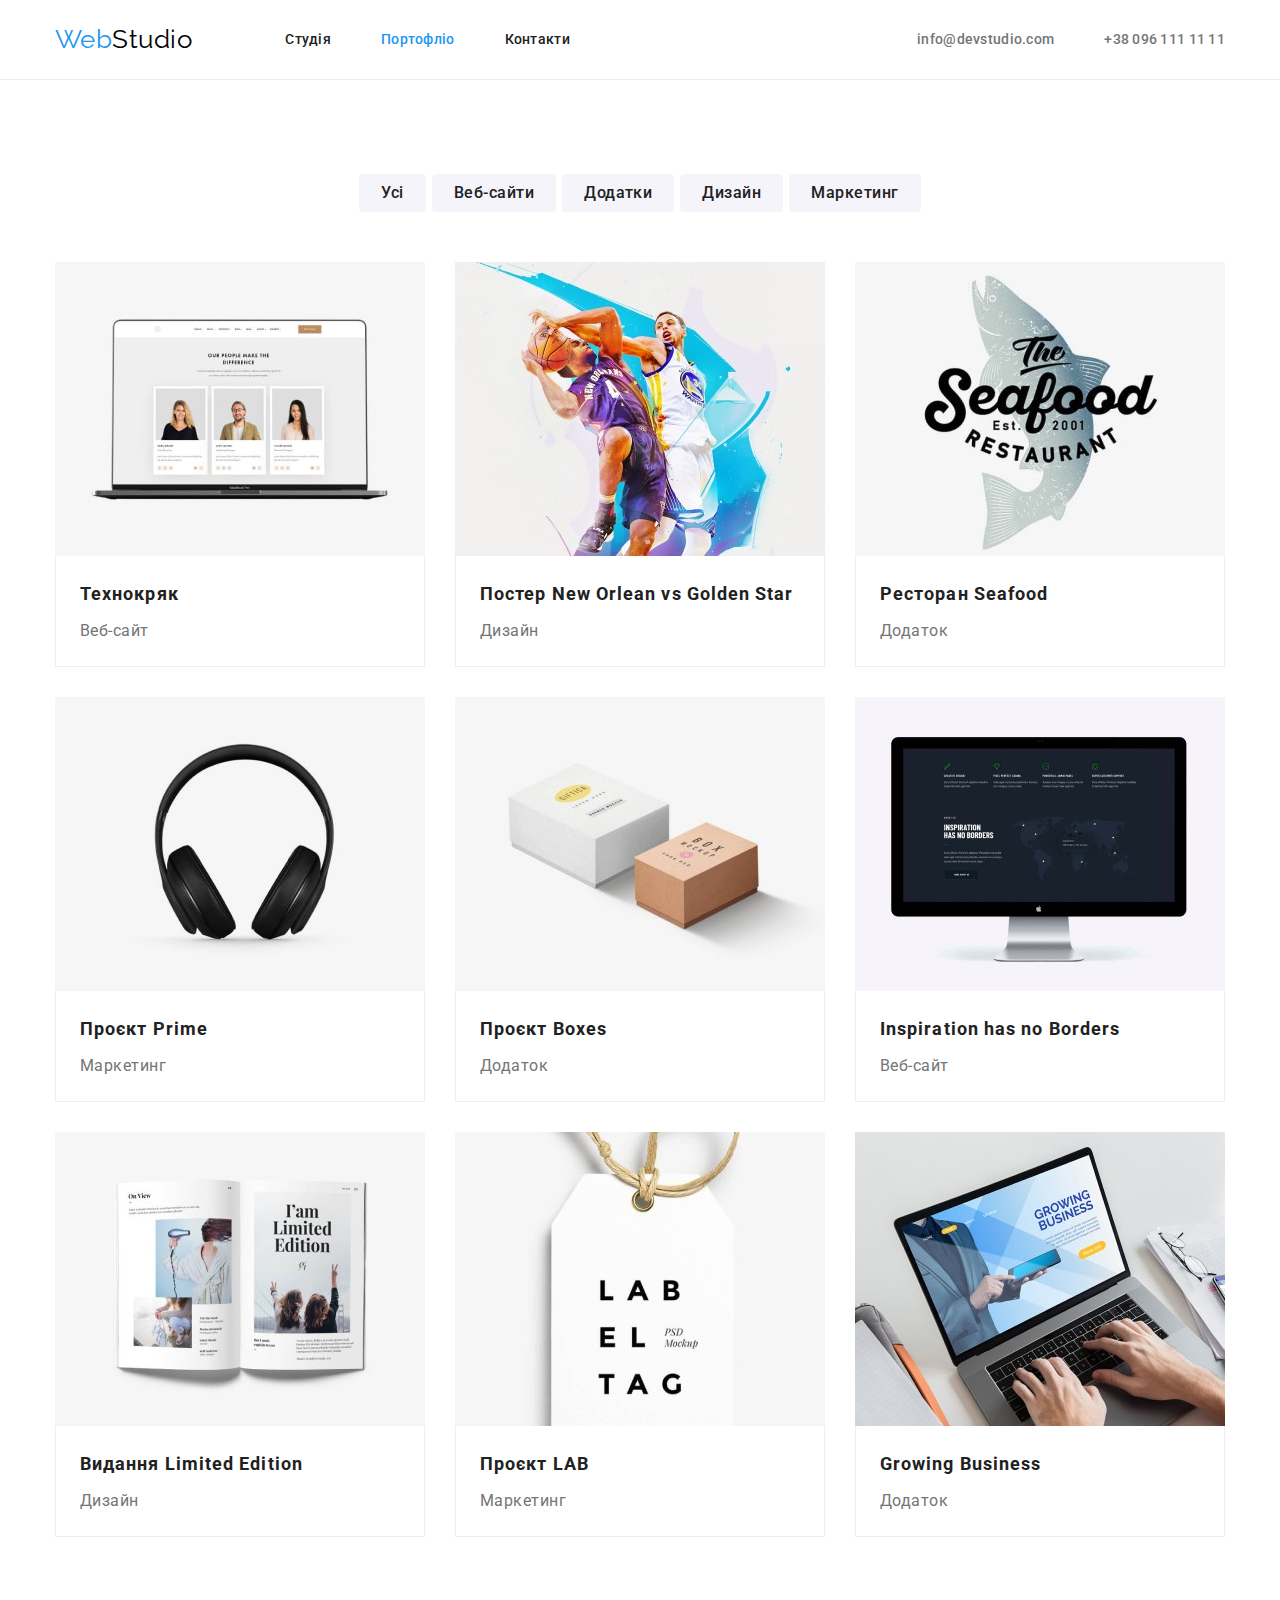
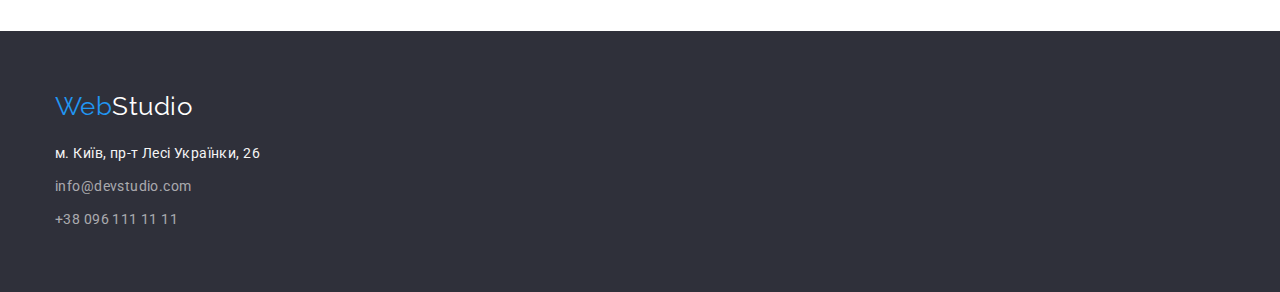
==== portfolio.html @ 11627cdc "Клоновано репозиторій" ====
<!DOCTYPE html>
<html lang="uk">
  <head>
    <meta charset="UTF-8" />
    <meta http-equiv="X-UA-Compatible" content="IE=edge" />
    <meta name="viewport" content="width=device-width, initial-scale=1.0" />
    <title>Portfolio</title>
    <link
      href="https://fonts.googleapis.com/css2?family=Raleway:wght@700&family=Roboto:wght@400;500;700;900&display=swap"
      rel="stylesheet"
    />
    <link
      rel="stylesheet"
      href="https://cdnjs.cloudflare.com/ajax/libs/modern-normalize/1.1.0/modern-normalize.min.css"
    />
    <link rel="stylesheet" href="./css/styles.css" />
  </head>
  <body>
    <!--Шапка сайту-->
    <header class="page-header">
      <div class="navbar container">
        <!-- Лого -->
        <a class="logo" href="./index.html"><span>Web</span>Studio</a>

        <!-- Навігація по сайту -->
        <nav class="site-nav">
          <ul class="nav-list">
            <li class="item">
              <a href="./index.html" class="link">Студія</a>
            </li>
            <li class="item">
              <a href="./portfolio.html" class="link current">Портофліо</a>
            </li>
            <li class="item"><a href="" class="link">Контакти</a></li>
          </ul>
        </nav>

        <!-- Контакти -->
        <ul class="info-list">
          <li class="info-item">
            <a class="info-contact" href="mailto:info@devstudio.com">info@devstudio.com</a>
          </li>
          <li class="item">
            <a class="info-contact" href="tel:+380961111111"> +38 096 111 11 11 </a>
          </li>
        </ul>
      </div>
    </header>

    <!-----Головна інформація----->
    <main class="main-portfolio">
      <!-- Фільтр кнопок -->
      <section class="section">
        <h1 class="visually-hidden">Фільтрація Портфоліо за темою</h1>

        <div class="container">
          <ul class="btn-list">
            <li class="btn-item">
              <button class="btn" type="button">Усі</button>
            </li>
            <li class="btn-item">
              <button class="btn" type="button">Веб-сайти</button>
            </li>
            <li class="btn-item">
              <button class="btn" type="button">Додатки</button>
            </li>
            <li class="btn-item">
              <button class="btn" type="button">Дизайн</button>
            </li>
            <li class="btn-item">
              <button class="btn" type="button">Маркетинг</button>
            </li>
          </ul>
        </div>

        <!-- Портфоліо -->
        <div class="container">
          <h2 class="visually-hidden">Портфоліо</h2>

          <!-- Список карток -->
          <ul class="portfolio-card">
            <li class="card card-web">
              <a class="portfolio-link" href="#" target="_blank" rel="noreferrer , nofollow , noopener">
                <img
                  class="photo"
                  src="./images/portfolio1.jpg"
                  alt="Ноутбук з веб-сайтом компанії"
                  width="370"
                />
                <div class="portfolio-box">
                  <h3 class="portfolio-title">Технокряк</h3>
                  <p class="portfolio-text">Веб-сайт</p>
                </div>
              </a>
            </li>
            <li class="card card-design">
              <a class="portfolio-link" href="#" target="_blank" rel="noreferrer , nofollow , noopener">
                <img
                  class="photo"
                  src="./images/portfolio2.jpg"
                  alt="Постер з баскетболістами"
                  width="370"
                />
                <div class="portfolio-box">
                  <h3 class="portfolio-title">Постер New Orlean vs Golden Star</h3>
                  <p class="portfolio-text">Дизайн</p>
                </div>
              </a>
            </li>
            <li class="card card-addition">
              <a class="portfolio-link" href="#" target="_blank" rel="noreferrer , nofollow , noopener">
                <img
                  class="photo"
                  src="./images/portfolio3.jpg"
                  alt="Лого ресторану"
                  width="370"
                />
                <div class="portfolio-box">
                  <h3 class="portfolio-title">Ресторан Seafood</h3>
                  <p class="portfolio-text">Додаток</p>
                </div>
              </a>  
            </li>
            <li class="card card-marketing">
              <a class="portfolio-link" href="#" target="_blank" rel="noreferrer , nofollow , noopener">
                <img
                  class="photo"
                  src="./images/portfolio4.jpg"
                  alt="Навушники"
                  width="370"
                />
                <div class="portfolio-box">
                  <h3 class="portfolio-title">Проєкт Prime</h3>
                  <p class="portfolio-text">Маркетинг</p>
                </div>
              </a>  
            </li>
            <li class="card card-addition">
              <a class="portfolio-link" href="#" target="_blank" rel="noreferrer , nofollow , noopener">
                <img
                  class="photo"
                  src="./images/portfolio5.jpg"
                  alt="Дві коробки"
                  width="370"
                />
                <div class="portfolio-box">
                  <h3 class="portfolio-title">Проєкт Boxes</h3>
                  <p class="portfolio-text">Додаток</p>
                </div>  
              </a>  
            </li>
            <li class="card card-web">
              <a class="portfolio-link" href="#" target="_blank" rel="noreferrer , nofollow , noopener">
                <img
                  class="photo"
                  src="./images/portfolio6.jpg"
                  alt="Монітор"
                  width="370"
                />
                <div class="portfolio-box">
                  <h3 class="portfolio-title">Inspiration has no Borders</h3>
                  <p class="portfolio-text">Веб-сайт</p>
                </div>
              </a>  
            </li>
            <li class="card card-design">
              <a class="portfolio-link" href="#" target="_blank" rel="noreferrer , nofollow , noopener">
                <img
                  class="photo"
                  src="./images/portfolio7.jpg"
                  alt="Книга"
                  width="370"
                />
                <div class="portfolio-box">
                  <h3 class="portfolio-title">Видання Limited Edition</h3>
                  <p class="portfolio-text">Дизайн</p>
                </div>
              </a>  
            </li>
            <li class="card card-marketing">
              <a class="portfolio-link" href="#" target="_blank" rel="noreferrer , nofollow , noopener">
                <img
                  class="photo"
                  src="./images/portfolio8.jpg"
                  alt="Етикетка-тег"
                  width="370"
                />
                <div class="portfolio-box">
                  <h3 class="portfolio-title">Проєкт LAB</h3>
                  <p class="portfolio-text">Маркетинг</p>
                </div>
              </a>  
            </li>
            <li class="card card-addition">
              <a class="portfolio-link" href="#" target="_blank" rel="noreferrer , nofollow , noopener">
                <img
                  class="photo"
                  src="./images/portfolio9.jpg"
                  alt="Ноутбук з зображенням веб-сайту компанії"
                  width="370"
                />
                <div class="portfolio-box">
                  <h3 class="portfolio-title">Growing Business</h3>
                  <p class="portfolio-text">Додаток</p>
                </div>
              </a>  
            </li>
          </ul>
        </div>
      </section>
    </main>

    <!--Підвал сайту-->
    <footer class="page-footer">
      <div class="footer-container container">
        <div class="footer-information">
          <!-- Лого -->
          <a class="footer-logo" href="./index.html"><span>Web</span>Studio</a>

          <!-- Адреса -->
          <address class="information">
            <ul class="information-list">
              <li class="contact-list">
                <a
                  class="footer-address"
                  href="https://www.google.com.ua/maps/place/%D0%B1%D1%83%D0%BB.+%D0%9B%D0%B5%D1%81%D0%B8+%D0%A3%D0%BA%D1%80%D0%B0%D0%B8%D0%BD%D0%BA%D0%B8,+26,+%D0%9A%D0%B8%D0%B5%D0%B2,+02000/@50.4265653,30.5373471,18z/data=!4m5!3m4!1s0x40d4cf0e033ecbe9:0x57a4dffefec77da0!8m2!3d50.4265807!4d30.5383858?hl=ru"
                  target="_blank"
                  rel="noreferrer , nofollow , noopener">
                  м. Київ, пр-т Лесі Українки, 26
                </a>
              </li>
              <li class="contact-list">
                <a 
                  class="footer-contact" 
                  href="mailto:info@devstudio.com">
                  info@devstudio.com
                </a>
              </li class=contact-list>
              <li>
                <a 
                  class="footer-contact" 
                  href="tel:+380961111111">
                  +38 096 111 11 11
                </a>
              </li> 
            </ul>
          </address>
        </div>
      </div>
    </footer>
  </body>
</html>
---- css/styles.css ----
:root {
  --primary-text-color: #212121;
  --secondary-text-color: #757575;
  --interactive-text-color: #2196F3;
  --additional-text-color: #FFFFFF;
  --footer-text-contact: rgba(255, 255, 255, 0.6);
  --logo-text-color: #000000;
  --primary-bg-color: #F5F5F5;
  --team-bg-color: #F5F4FA;
  --footer-bg-color: #2F303A;
  --additional-btn-color: #188CE8;
  --card-border-color: #EEEEEE;
  --header-line-color: #ECECEC;
}

/* Глобальні налаштування */
body {
  font-family: 'Roboto', sans-serif;
  letter-spacing: 0.03em;
  
  background-color: var(--additional-text-color);
  
  color: var(--secondary-text-color);
}

/* Секції */
.section {
  padding-top: 94px;
  padding-bottom: 94px;

  background-color: var(--additional-text-color);
}

/* Глобальне налаштування контейнеру */
.container {
  width: 1200px;
  margin-left: auto;
  margin-right: auto;
  padding-left: 15px;
  padding-right: 15px;
}

/* Паттерн visually-hidden */
.visually-hidden {
  position: absolute;
  width: 1px;
  height: 1px;
  margin: -1px;
  border: 0;
  padding: 0;
  white-space: nowrap;
  clip-path: inset(100%);
  clip: rect(0 0 0 0);
  overflow: hidden;
}

/* Налаштунок фото */
.photo {
  display: block;
}

/* Глобальне скидання */
h1,
h2,
h3,
h4,
h5,
h6,
p {
 margin: 0; 
 padding: 0;
}

/* Налаштування для списків */
ul {
  margin: 0;
  padding: 0;

  list-style: none;
}

/* -----HEADER----- */
.navbar {
  display: flex;
  align-items: center;
}

.page-header {
  border-bottom: 1px solid var(--header-line-color);

  background-color: var(--additional-text-color);
}

/* Лого */
.logo {
  color: var(--logo-text-color);
  font-family: 'Raleway', sans-serif;
  font-size: 26px;
  line-height: 1.2;
  text-decoration: none;
}

.logo>span {
  color: var(--interactive-text-color);
}

/* Навігація по сайту */

.site-nav {
  margin-left: 93px;
}

.nav-list {
  display: flex;
}

.nav-list .item:not(:last-child) {
  margin-right: 50px;
}


.nav-list .link {
  display: block;
  padding-top: 32px;
  padding-bottom: 31px;

  color: var(--primary-text-color);
  font-weight: 500;
  font-size: 14px;
  line-height: 1.14;
  letter-spacing: 0.02em;
  text-decoration: none;
}

.nav-list .link:hover,
.nav-list .link:focus {
  color: var(--interactive-text-color);
}

.nav-list .current {
  color: var(--interactive-text-color);
}

/* Контактна інформація */

.info-list {
  display: flex;
  margin-left: auto;
}

.info-item {
  display: block;
  margin-right: 50px;
}

.info-item:last-child {
  margin-right: 0;
}

.info-contact {
  display: block;
  padding-top: 32px;
  padding-bottom: 31px;
  color: var(--secondary-text-color);
  font-weight: 500;
  font-size: 14px;
  line-height: 1.14;
  letter-spacing: 0.02em;
  text-decoration: none;
} 

.info-contact:hover,
.info-contact:focus {
  color: var(--interactive-text-color);
} 

/* -----СТУДІЯ----- */

/* Замовлення послуги */

.service {
  background-color: var(--footer-bg-color);
  padding-top: 200px;
  padding-bottom: 200px;
}

.service-container {
  width: 696px;
  margin: 0 auto;
  text-align: center;
}

.service-title {
  margin-bottom: 30px;
  font-weight: 900;
  color: var(--additional-text-color);
  font-size: 44px;
  line-height: 1.36;
  letter-spacing: 0.06em;
  text-transform: uppercase;
}

.service-btn {
  min-width: 216px;
  padding: 10px 32px;
  box-shadow: 0px 4px 4px rgba(0, 0, 0, 0.15);

  font-family: inherit;
  font-weight: 700;
  font-size: 16px;
  line-height: 1.87;
  letter-spacing: 0.06em;
  border-radius: 4px;
  text-align: center;
  color: var(--additional-text-color);

  background-color: var(--interactive-text-color);
  border: 1px solid transparent;

  cursor: pointer;
}

.service-btn:hover,
.service-btn:focus {
  background-color: var(--additional-btn-color);
}

/* Секція особливості */
.features-list {
  display: flex;
  flex-wrap: wrap;
} 

.features-list .features-item {
  width: 270px;
  margin-right: 30px;
}

.features-item:nth-last-child(1){
  margin-right: 0;
}

.features-title {
  margin-bottom: 10px;

  color: var(--primary-text-color);
  font-weight: 700;
  font-size: 14px;
  line-height: 1.14;
  text-transform: uppercase;
}

.features-text {
  color: var(--secondary-text-color);
  font-size: 14px;
  line-height: 1.71;
}

/* Робота компанії */
.work-list {
  display: flex;
  flex-wrap: wrap;
}

/* Padding 0 для секції */
.page-main .section:nth-last-child(2) {
  padding-top: 0;
}

.work-list .work-img {
  width: 370px;
  margin-right: 30px;
}

.work-img:last-child {
  margin-right: 0;
}

.work-title {
  margin-bottom: 50px;

  color: var(--primary-text-color);
  font-weight: 700;
  font-size: 36px;
  line-height: 1.16;
  text-align: center;
}

/* Команда */
.team-list {
  display: flex;
  flex-wrap: wrap;
}

/* Фон для секції */
.page-main .section:nth-last-child(1) {
  background-color: var(--team-bg-color);
}

.team-list .team-item {
  width: 270px;
  margin-right: 30px;
  box-shadow: 0px 1px 3px rgba(0, 0, 0, 0.12),
              0px 1px 1px rgba(0, 0, 0, 0.14),
              0px 2px 1px rgba(0, 0, 0, 0.2);

  background-color: var(--additional-text-color);
  border-radius: 0px 0px 4px 4px;
}

.team-item:last-child {
  margin-right: 0;
}

.team-title {
  margin-bottom: 50px;

  color: var(--primary-text-color);
  font-weight: 700;
  font-size: 36px;
  line-height: 1.16;
  text-align: center;
}

.list-box {
  padding-top: 30px;
  padding-bottom: 30px;
}

.list-name {
  margin-bottom: 10px;
  color: var(--primary-text-color);
  font-weight: 500;
  font-size: 16px;
  line-height: 1.18;
  text-align: center;
}

.position-name {
  color: var(--secondary-text-color);
  font-size: 16px;
  line-height: 1.18;
  text-align: center;
}

/* -------ПОРТФОЛІО------- */

.portfolio .container:nth-child(1) {
  margin-bottom: 50px;
}

/* Фільтр кнопок */
.btn-list {
  display: flex;
  flex-wrap: wrap;
  justify-content: center;
  margin-bottom: 50px;
}

.btn-list .btn-item {
  margin-right: 6px;
}

.btn-item:last-child {
  margin-right: 0;
}

.btn-list .btn {
  padding: 6px 22px;

  font-family: inherit;
  font-weight: 500;
  font-size: 16px;
  line-height: 1.62;
  letter-spacing: 0.03em;
  color: var(--primary-text-color);

  border-radius: 4px;
  border: 1px transparent;
  background-color: var(--team-bg-color);

  cursor: pointer;
}

.btn-list .btn:hover,
.btn-list .btn:focus {
  box-shadow: 0px 3px 1px rgba(0, 0, 0, 0.1),
              0px 1px 2px rgba(0, 0, 0, 0.08),
              0px 2px 2px rgba(0, 0, 0, 0.12);

  background-color: var(--interactive-text-color);
  color: var(--additional-text-color);            
}

/* Портфоліо картки */

.portfolio-card {
  display: flex;
  flex-wrap: wrap;
}

.card {
  margin-right: 30px;
  margin-bottom: 30px;
  width: 370px;

  background-color: var(--additional-text-color);
}

.card:nth-child(3n) {
  margin-right: 0;
}

.card:nth-last-child(-n + 3) {
  margin-bottom: 0;
}

.portfolio-box {
  padding-top: 20px;
  padding-bottom: 20px;
  padding-left: 24px;
  padding-right: 24px;
  border-left: 1px solid var(--card-border-color);
  border-right: 1px solid var(--card-border-color);
  border-bottom: 1px solid var(--card-border-color);
}

.portfolio-link {
  text-decoration: none;
}

.portfolio-title {
  margin-bottom: 4px;
  color: var(--primary-text-color);
  font-weight: 700;
  font-size: 18px;
  line-height: 2;
  letter-spacing: 0.06em;
}

.portfolio-text {
  color: var(--secondary-text-color);
  font-size: 16px;
  line-height: 1.87;
}

/* -----FOOTER----- */

.page-footer {
  background-color: var(--footer-bg-color);
  padding-top: 60px;
  padding-bottom: 60px;
}

.footer-container {
  display: flex;
}

/* Лого */
.footer-logo {
  display:inline-block;
  margin-bottom: 20px;

  color: var(--additional-text-color);
  font-family: 'Raleway', sans-serif;
  font-size: 26px;
  line-height: 1.2;
  text-decoration: none;
}

.footer-logo>span {
  color: var(--interactive-text-color);
}

/* Адреса */

.contact-list:not(:last-child) {
  margin-bottom: 9px;
}

.footer-contact,
.footer-address  {
  font-size: 14px;
  font-style: normal;
  font-weight: 400;
  line-height: 1.71;
  letter-spacing: 0.03em;
  color: var(--footer-text-contact);
  text-decoration: none;
}

.footer-address {
  color: var(--primary-bg-color);
}

.footer-contact:hover,
.footer-contact:focus {
  color: var(--interactive-text-color);
} 

.footer-address:hover,
.footer-address:focus {
  color: var(--interactive-text-color);
}
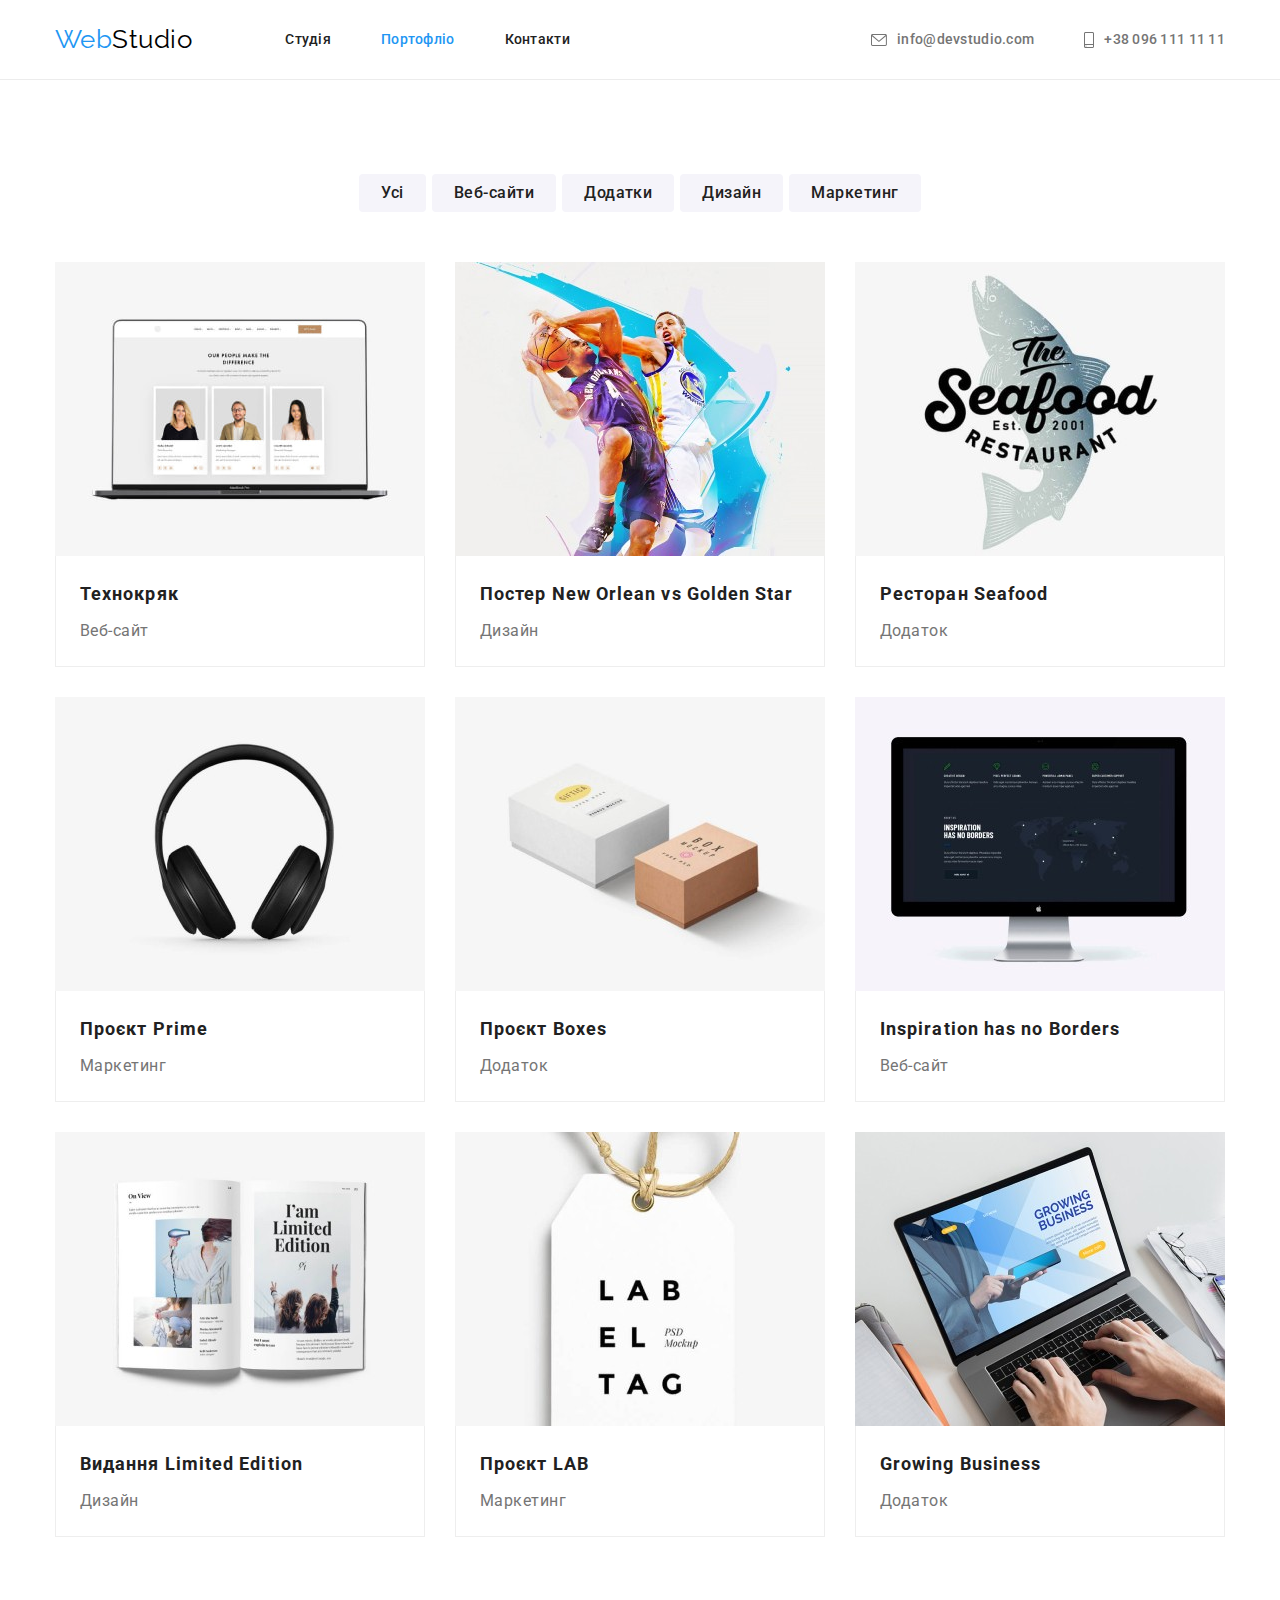
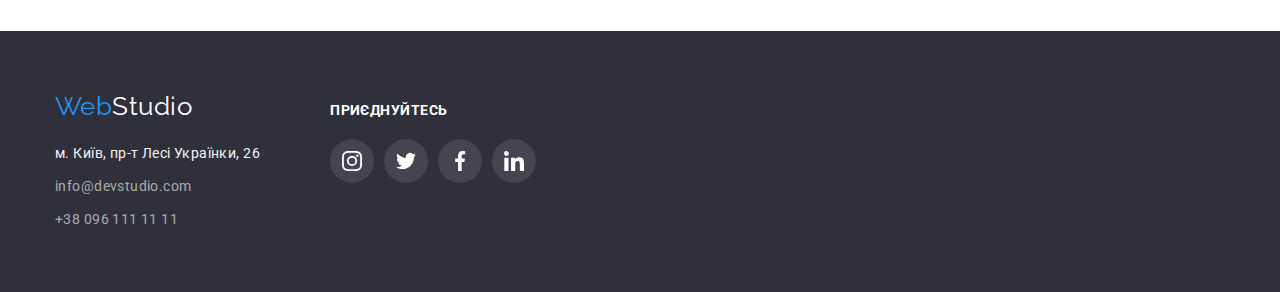
==== commit 2c836533: "Правки" ====
--- a/portfolio.html
+++ b/portfolio.html
@@ -18,7 +18,7 @@
   <body>
     <!--Шапка сайту-->
     <header class="page-header">
-      <div class="navbar container">
+      <div class="container navbar">
         <!-- Лого -->
         <a class="logo" href="./index.html"><span>Web</span>Studio</a>
 
@@ -26,22 +26,36 @@
         <nav class="site-nav">
           <ul class="nav-list">
             <li class="item">
-              <a href="./index.html" class="link">Студія</a>
-            </li>
+              <a class="link" href="./index.html">Студія</a>
+            </li>
+
             <li class="item">
-              <a href="./portfolio.html" class="link current">Портофліо</a>
-            </li>
-            <li class="item"><a href="" class="link">Контакти</a></li>
+              <a class="link current" href="./portfolio.html">Портофліо</a>
+            </li>
+
+            <li class="item">
+              <a class="link" href="">Контакти</a>
+            </li>
           </ul>
         </nav>
 
         <!-- Контакти -->
         <ul class="info-list">
           <li class="info-item">
-            <a class="info-contact" href="mailto:info@devstudio.com">info@devstudio.com</a>
+            <a class="info-contact" href="mailto:info@devstudio.com">
+              <svg class="info-envelope" width="16" height="79">
+                <use href="./images/icons.svg#icon-envelope" width="16" height="12"></use>
+              </svg>
+              <span class="info-span">info@devstudio.com</span>
+          </a>
           </li>
-          <li class="item">
-            <a class="info-contact" href="tel:+380961111111"> +38 096 111 11 11 </a>
+          <li class="info-item">
+            <a class="info-contact" href="tel:+380961111111">
+              <svg class="info-smartphone" width="10" height="79">
+                <use href="./images/icons.svg#icon-smartphone" width="10" height="16"></use>
+              </svg>
+              <span class="info-span">+38 096 111 11 11</span>
+            </a>
           </li>
         </ul>
       </div>
@@ -210,7 +224,7 @@
       </section>
     </main>
 
-    <!--Підвал сайту-->
+   <!--Підвал сайту-->
     <footer class="page-footer">
       <div class="footer-container container">
         <div class="footer-information">
@@ -226,25 +240,97 @@
                   href="https://www.google.com.ua/maps/place/%D0%B1%D1%83%D0%BB.+%D0%9B%D0%B5%D1%81%D0%B8+%D0%A3%D0%BA%D1%80%D0%B0%D0%B8%D0%BD%D0%BA%D0%B8,+26,+%D0%9A%D0%B8%D0%B5%D0%B2,+02000/@50.4265653,30.5373471,18z/data=!4m5!3m4!1s0x40d4cf0e033ecbe9:0x57a4dffefec77da0!8m2!3d50.4265807!4d30.5383858?hl=ru"
                   target="_blank"
                   rel="noreferrer , nofollow , noopener">
+                
                   м. Київ, пр-т Лесі Українки, 26
                 </a>
               </li>
               <li class="contact-list">
-                <a 
-                  class="footer-contact" 
-                  href="mailto:info@devstudio.com">
+                <a class="footer-contact" href="mailto:info@devstudio.com">
                   info@devstudio.com
                 </a>
-              </li class=contact-list>
-              <li>
-                <a 
-                  class="footer-contact" 
-                  href="tel:+380961111111">
+              </li>
+              <li class="contact-list">
+                <a class="footer-contact" href="tel:+380961111111">
                   +38 096 111 11 11
                 </a>
-              </li> 
+              </li>
             </ul>
           </address>
+        </div>
+
+        <!-- Соц.мережі футера -->
+        <div class="footer-socials">
+          <h2 class="socials-title">Приєднуйтесь</h2>
+
+          <ul class="socials">
+            <li class="socials-list">
+              <a 
+                class="socials-link" 
+                href="" 
+                target="_blank"
+                rel="noreferrer , nofollow , noopener">
+
+                <svg class="socials-svg">
+                  <use
+                    href="./images/icons.svg#icon-instagram"
+                    width="20"
+                    height="20">
+                  </use>
+                </svg>
+              </a>
+            </li>
+
+            <li class="socials-list">
+              <a 
+                class="socials-link" 
+                href="" 
+                target="_blank"
+                rel="noreferrer , nofollow , noopener">
+
+                <svg class="socials-svg">
+                  <use
+                    href="./images/icons.svg#icon-twitter"
+                    width="20"
+                    height="20">
+                  </use>
+                </svg>
+              </a>
+            </li>
+
+            <li class="socials-list">
+              <a 
+                class="socials-link" 
+                href=""
+                target="_blank"
+                rel="noreferrer , nofollow , noopener">
+                
+                <svg class="socials-svg">
+                  <use
+                    href="./images/icons.svg#icon-facebook"
+                    width="20"
+                    height="20">
+                  </use>
+                </svg>
+              </a>
+            </li>
+
+            <li class="socials-list">
+              <a 
+                class="socials-link"
+                href=""
+                target="_blank"
+                rel="noreferrer , nofollow , noopener">
+
+                <svg class="socials-svg">
+                  <use
+                    href="./images/icons.svg#icon-linkedin"
+                    width="20"
+                    height="20">
+                  </use>
+                </svg>
+              </a>
+            </li>
+          </ul>
         </div>
       </div>
     </footer>
--- a/css/styles.css
+++ b/css/styles.css
@@ -6,11 +6,13 @@
   --footer-text-contact: rgba(255, 255, 255, 0.6);
   --logo-text-color: #000000;
   --primary-bg-color: #F5F5F5;
+  --service-bg-color:#C4C4C4;
   --team-bg-color: #F5F4FA;
   --footer-bg-color: #2F303A;
   --additional-btn-color: #188CE8;
   --card-border-color: #EEEEEE;
   --header-line-color: #ECECEC;
+  --border-clients-static: #AFB1B8;
 }
 
 /* Глобальні налаштування */
@@ -27,7 +29,7 @@
 .section {
   padding-top: 94px;
   padding-bottom: 94px;
-
+  
   background-color: var(--additional-text-color);
 }
 
@@ -148,8 +150,9 @@
   margin-left: auto;
 }
 
+
 .info-item {
-  display: block;
+  display:block;
   margin-right: 50px;
 }
 
@@ -158,9 +161,9 @@
 }
 
 .info-contact {
-  display: block;
-  padding-top: 32px;
-  padding-bottom: 31px;
+  display: flex;
+  /* padding-top: 32px;
+  padding-bottom: 31px; */
   color: var(--secondary-text-color);
   font-weight: 500;
   font-size: 14px;
@@ -174,17 +177,56 @@
   color: var(--interactive-text-color);
 } 
 
+.info-envelope {
+  padding-top: 34px;
+  padding-bottom:33px;
+  margin-right: 10px;
+
+  fill: var(--secondary-text-color);
+}
+
+.info-contact:hover .info-envelope {
+  fill: var(--interactive-text-color);
+}
+
+.info-span {
+  padding-top: 32px;
+  padding-bottom: 31px;
+}
+
+.info-smartphone {
+  padding-top: 32px;
+  padding-bottom: 31px;
+  margin-right: 10px;
+
+  fill: var(--secondary-text-color);
+}
+
+.info-contact:hover .info-smartphone {
+  fill: var(--interactive-text-color);
+}
+
 /* -----СТУДІЯ----- */
 
 /* Замовлення послуги */
-
-.service {
-  background-color: var(--footer-bg-color);
+.background-img {
+  max-width: 1600px;
+  max-height: 600px;
+  margin-left: auto;
+  margin-right: auto;
+
+  background-image: linear-gradient(
+    rgba(47, 48, 58, 0.4),
+    rgba(47, 48, 58, 0.4)),
+    url(../images/servicebgimg.jpg);
+  background-color: var(--service-bg-color);
+  background-position: center;
+  background-size: cover;
+}
+
+.service-container {
   padding-top: 200px;
   padding-bottom: 200px;
-}
-
-.service-container {
   width: 696px;
   margin: 0 auto;
   text-align: center;
@@ -240,6 +282,19 @@
   margin-right: 0;
 }
 
+.features-box {
+  background-color: var(--team-bg-color);
+  margin-bottom: 30px;
+}
+
+/* Параметри для іконок особливості */
+.features-icon {
+  padding-top: 25px;
+  padding-bottom: 25px;
+  padding-left: 100px;
+  padding-right: 100px;
+}
+
 .features-title {
   margin-bottom: 10px;
 
@@ -263,7 +318,7 @@
 }
 
 /* Padding 0 для секції */
-.page-main .section:nth-last-child(2) {
+.page-main .section:nth-last-child(3) {
   padding-top: 0;
 }
 
@@ -293,7 +348,7 @@
 }
 
 /* Фон для секції */
-.page-main .section:nth-last-child(1) {
+.page-main .section:nth-last-child(2) {
   background-color: var(--team-bg-color);
 }
 
@@ -337,10 +392,91 @@
 }
 
 .position-name {
+  margin-bottom: 16px;
+
   color: var(--secondary-text-color);
   font-size: 16px;
   line-height: 1.18;
   text-align: center;
+}
+
+/* Іконки */
+.team-socials {
+  display: flex;
+  padding-left: 32px;
+  padding-right: 32px;
+}
+
+.icon-link {
+  display: block;
+  padding-top: 12px;
+  padding-left: 12px;
+  width: 44px;
+  height: 44px;
+  border-radius: 50%;
+}
+
+.icon-list {
+  margin-left: 10px;
+}
+
+.icon-list:nth-child(1) {
+  margin-left: 0;
+}
+
+.icon-link:hover {
+  background-color: var(--interactive-text-color);
+}
+
+.icon-link:hover .team-svg {
+  fill: var(--additional-text-color);
+}
+
+.team-svg {
+  fill: var(--border-clients-static);
+  width: 20px;
+  height: 20px;
+}
+
+/* Наші клієнти */
+.clients-list {
+  display: flex;
+  flex-wrap: wrap;
+} 
+
+.clients-list .clients-item {
+  width: 170px;
+  margin-right: 30px;
+  height: 92px;
+  border-radius: 4px;
+  border: 1px solid var(--border-clients-static) ;
+}
+
+.clients-item:hover {
+  border: 1px solid var(--interactive-text-color);
+}
+
+.clients-item:nth-last-child(1){
+  margin-right: 0;
+}
+
+.clients-title {
+margin-bottom: 50px;
+
+color: var(--primary-text-color);
+font-weight: 700;
+font-size: 36px;
+line-height: 1.16;
+text-align: center;
+}
+
+.clients-icon {
+  padding: 16px 32px;
+  fill: var(--border-clients-static);
+}
+
+.clients-item:hover .clients-icon {
+  fill: var(--interactive-text-color);
 }
 
 /* -------ПОРТФОЛІО------- */
@@ -501,4 +637,52 @@
 .footer-address:hover,
 .footer-address:focus {
   color: var(--interactive-text-color);
+}
+
+/* Footer socials */
+
+.footer-socials {
+  padding-top: 12px;
+  margin-left: 70px;
+}
+
+.socials-title {
+  margin-bottom: 20px;
+  color: var(--additional-text-color);
+  font-size: 14px;
+  line-height: 1.14;
+  font-weight: 700;
+  text-transform: uppercase;
+}
+
+.socials {
+  display: flex;
+}
+
+.socials-link {
+  display: block;
+  padding-top: 12px;
+  padding-left: 12px;
+  width: 44px;
+  height: 44px;
+  background-color: rgba(255, 255, 255, 0.1);
+  border-radius: 50%;
+}
+
+.socials-list {
+  margin-left: 10px;
+}
+
+.socials-list:nth-child(1) {
+  margin-left: 0;
+}
+
+.socials-link:hover {
+  background-color: var(--interactive-text-color);
+}
+
+.socials-svg {
+  fill: var(--additional-text-color);
+  width: 20px;
+  height: 20px;
 }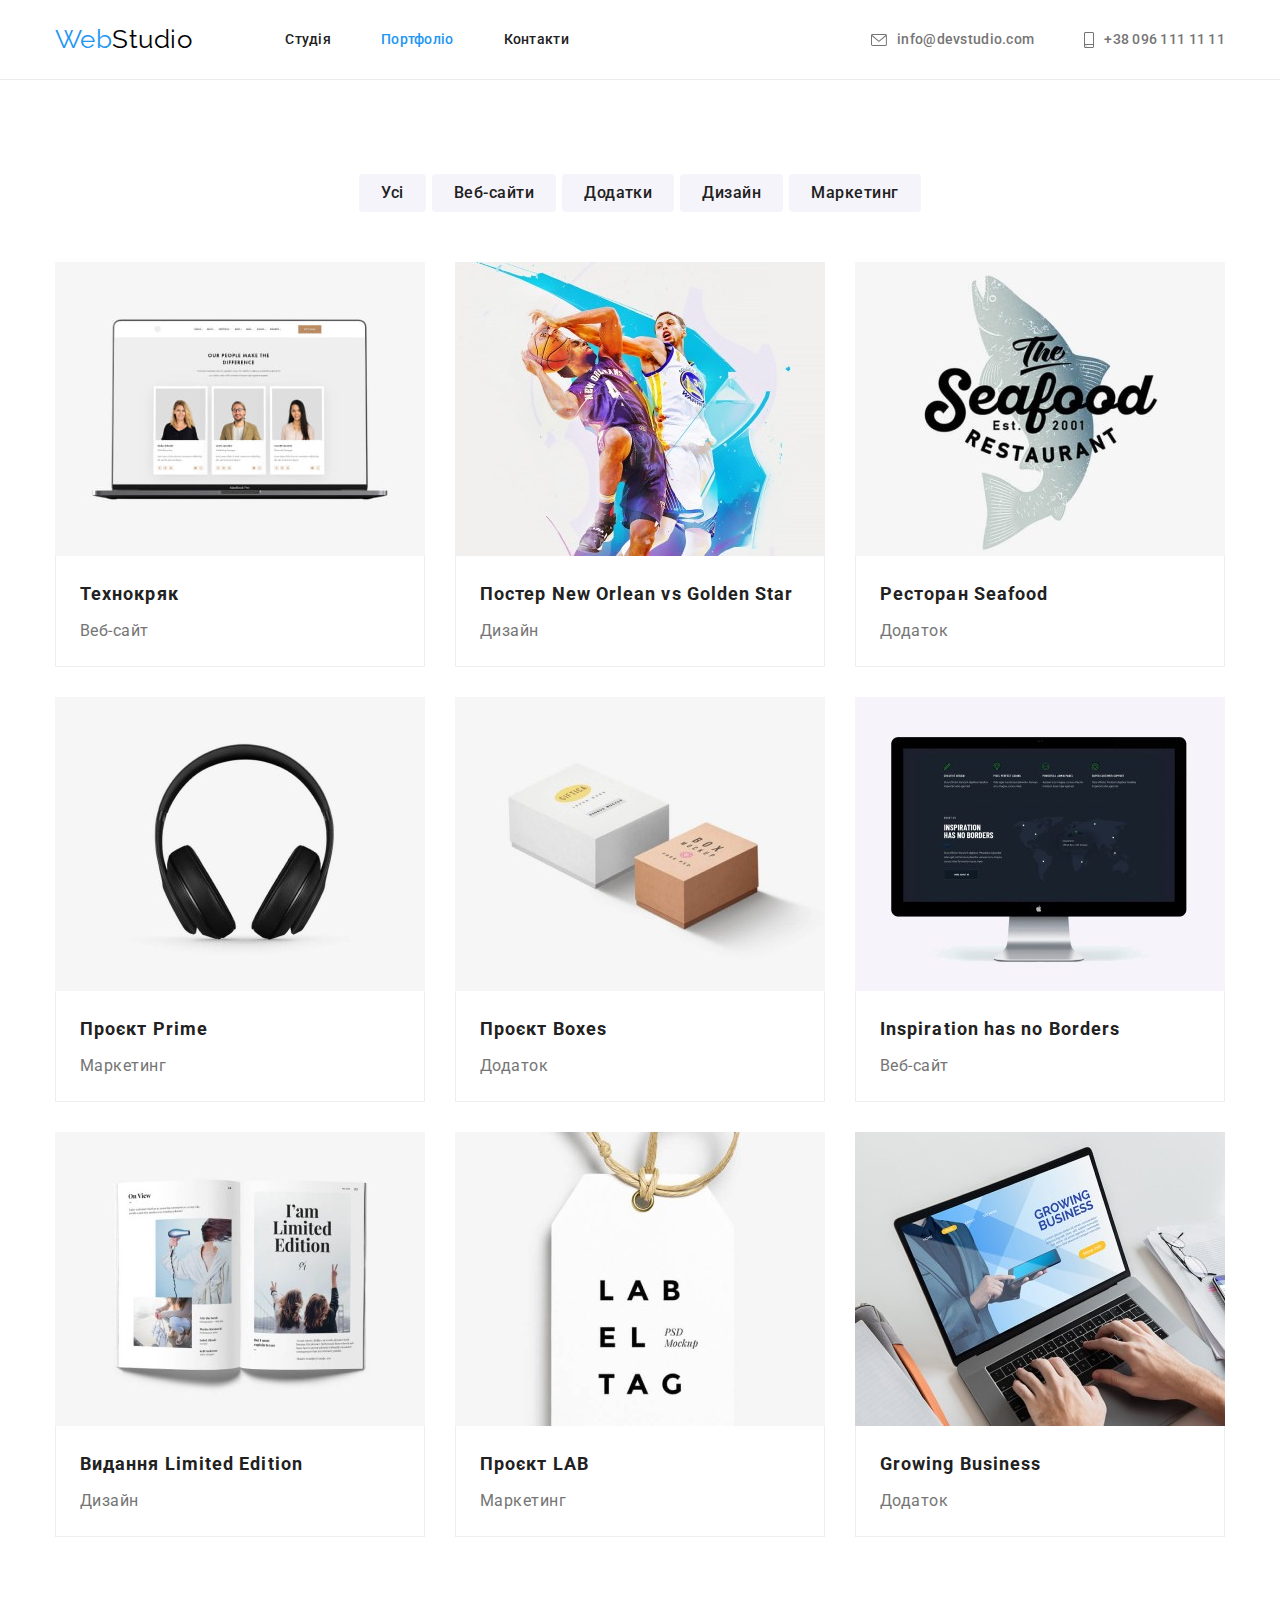
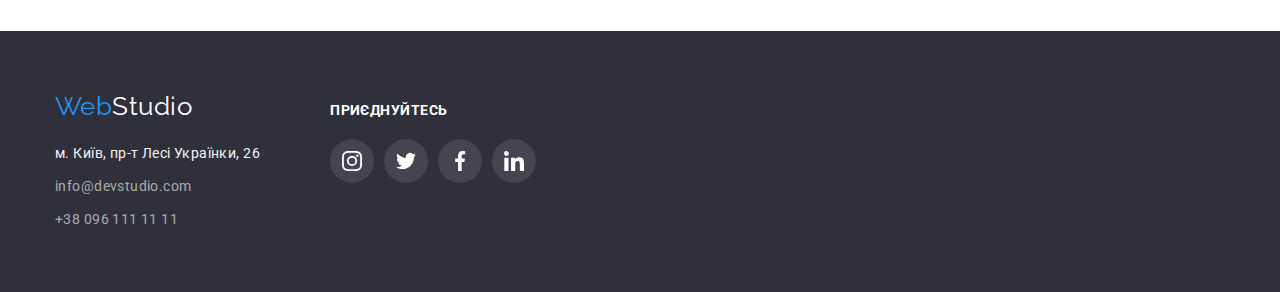
==== commit 7a20f65a: "Правка" ====
--- a/portfolio.html
+++ b/portfolio.html
@@ -28,11 +28,9 @@
             <li class="item">
               <a class="link" href="./index.html">Студія</a>
             </li>
-
             <li class="item">
-              <a class="link current" href="./portfolio.html">Портофліо</a>
-            </li>
-
+              <a class="link current" href="./portfolio.html">Портфоліо</a>
+            </li>
             <li class="item">
               <a class="link" href="">Контакти</a>
             </li>
@@ -43,15 +41,15 @@
         <ul class="info-list">
           <li class="info-item">
             <a class="info-contact" href="mailto:info@devstudio.com">
-              <svg class="info-envelope" width="16" height="79">
+              <svg class="info-envelope" width="16" height="12">
                 <use href="./images/icons.svg#icon-envelope" width="16" height="12"></use>
               </svg>
               <span class="info-span">info@devstudio.com</span>
-          </a>
+            </a>
           </li>
           <li class="info-item">
             <a class="info-contact" href="tel:+380961111111">
-              <svg class="info-smartphone" width="10" height="79">
+              <svg class="info-smartphone" width="10" height="16">
                 <use href="./images/icons.svg#icon-smartphone" width="10" height="16"></use>
               </svg>
               <span class="info-span">+38 096 111 11 11</span>
@@ -65,9 +63,10 @@
     <main class="main-portfolio">
       <!-- Фільтр кнопок -->
       <section class="section">
-        <h1 class="visually-hidden">Фільтрація Портфоліо за темою</h1>
-
+        <h1 class="visually-hidden">Портфоліо</h1>
+        
         <div class="container">
+        
           <ul class="btn-list">
             <li class="btn-item">
               <button class="btn" type="button">Усі</button>
@@ -85,16 +84,13 @@
               <button class="btn" type="button">Маркетинг</button>
             </li>
           </ul>
-        </div>
-
+        
         <!-- Портфоліо -->
-        <div class="container">
-          <h2 class="visually-hidden">Портфоліо</h2>
-
+       
           <!-- Список карток -->
           <ul class="portfolio-card">
             <li class="card card-web">
-              <a class="portfolio-link" href="#" target="_blank" rel="noreferrer , nofollow , noopener">
+              <a class="portfolio-link" href="#" target="_blank" rel="noreferrer nofollow noopener">
                 <img
                   class="photo"
                   src="./images/portfolio1.jpg"
@@ -108,7 +104,7 @@
               </a>
             </li>
             <li class="card card-design">
-              <a class="portfolio-link" href="#" target="_blank" rel="noreferrer , nofollow , noopener">
+              <a class="portfolio-link" href="#" target="_blank" rel="noreferrer nofollow noopener">
                 <img
                   class="photo"
                   src="./images/portfolio2.jpg"
@@ -122,7 +118,7 @@
               </a>
             </li>
             <li class="card card-addition">
-              <a class="portfolio-link" href="#" target="_blank" rel="noreferrer , nofollow , noopener">
+              <a class="portfolio-link" href="#" target="_blank" rel="noreferrer nofollow noopener">
                 <img
                   class="photo"
                   src="./images/portfolio3.jpg"
@@ -136,7 +132,7 @@
               </a>  
             </li>
             <li class="card card-marketing">
-              <a class="portfolio-link" href="#" target="_blank" rel="noreferrer , nofollow , noopener">
+              <a class="portfolio-link" href="#" target="_blank" rel="noreferrer nofollow noopener">
                 <img
                   class="photo"
                   src="./images/portfolio4.jpg"
@@ -150,7 +146,7 @@
               </a>  
             </li>
             <li class="card card-addition">
-              <a class="portfolio-link" href="#" target="_blank" rel="noreferrer , nofollow , noopener">
+              <a class="portfolio-link" href="#" target="_blank" rel="noreferrer nofollow noopener">
                 <img
                   class="photo"
                   src="./images/portfolio5.jpg"
@@ -164,7 +160,7 @@
               </a>  
             </li>
             <li class="card card-web">
-              <a class="portfolio-link" href="#" target="_blank" rel="noreferrer , nofollow , noopener">
+              <a class="portfolio-link" href="#" target="_blank" rel="noreferrer nofollow noopener">
                 <img
                   class="photo"
                   src="./images/portfolio6.jpg"
@@ -178,7 +174,7 @@
               </a>  
             </li>
             <li class="card card-design">
-              <a class="portfolio-link" href="#" target="_blank" rel="noreferrer , nofollow , noopener">
+              <a class="portfolio-link" href="#" target="_blank" rel="noreferrer nofollow noopener">
                 <img
                   class="photo"
                   src="./images/portfolio7.jpg"
@@ -192,7 +188,7 @@
               </a>  
             </li>
             <li class="card card-marketing">
-              <a class="portfolio-link" href="#" target="_blank" rel="noreferrer , nofollow , noopener">
+              <a class="portfolio-link" href="#" target="_blank" rel="noreferrer nofollow noopener">
                 <img
                   class="photo"
                   src="./images/portfolio8.jpg"
@@ -206,7 +202,7 @@
               </a>  
             </li>
             <li class="card card-addition">
-              <a class="portfolio-link" href="#" target="_blank" rel="noreferrer , nofollow , noopener">
+              <a class="portfolio-link" href="#" target="_blank" rel="noreferrer nofollow noopener">
                 <img
                   class="photo"
                   src="./images/portfolio9.jpg"
@@ -224,7 +220,7 @@
       </section>
     </main>
 
-   <!--Підвал сайту-->
+    <!--Підвал сайту-->
     <footer class="page-footer">
       <div class="footer-container container">
         <div class="footer-information">
@@ -239,8 +235,8 @@
                   class="footer-address"
                   href="https://www.google.com.ua/maps/place/%D0%B1%D1%83%D0%BB.+%D0%9B%D0%B5%D1%81%D0%B8+%D0%A3%D0%BA%D1%80%D0%B0%D0%B8%D0%BD%D0%BA%D0%B8,+26,+%D0%9A%D0%B8%D0%B5%D0%B2,+02000/@50.4265653,30.5373471,18z/data=!4m5!3m4!1s0x40d4cf0e033ecbe9:0x57a4dffefec77da0!8m2!3d50.4265807!4d30.5383858?hl=ru"
                   target="_blank"
-                  rel="noreferrer , nofollow , noopener">
-                
+                  rel="noreferrer nofollow noopener">
+              
                   м. Київ, пр-т Лесі Українки, 26
                 </a>
               </li>
@@ -268,7 +264,7 @@
                 class="socials-link" 
                 href="" 
                 target="_blank"
-                rel="noreferrer , nofollow , noopener">
+                rel="noreferrer nofollow noopener">
 
                 <svg class="socials-svg">
                   <use
@@ -285,7 +281,7 @@
                 class="socials-link" 
                 href="" 
                 target="_blank"
-                rel="noreferrer , nofollow , noopener">
+                rel="noreferrer nofollow noopener">
 
                 <svg class="socials-svg">
                   <use
@@ -298,12 +294,7 @@
             </li>
 
             <li class="socials-list">
-              <a 
-                class="socials-link" 
-                href=""
-                target="_blank"
-                rel="noreferrer , nofollow , noopener">
-                
+              <a class="socials-link" href="">
                 <svg class="socials-svg">
                   <use
                     href="./images/icons.svg#icon-facebook"
@@ -319,7 +310,7 @@
                 class="socials-link"
                 href=""
                 target="_blank"
-                rel="noreferrer , nofollow , noopener">
+                rel="noreferrer nofollow noopener">
 
                 <svg class="socials-svg">
                   <use
--- a/css/styles.css
+++ b/css/styles.css
@@ -162,8 +162,9 @@
 
 .info-contact {
   display: flex;
-  /* padding-top: 32px;
-  padding-bottom: 31px; */
+  align-items: center;
+  padding-top: 32px;
+  padding-bottom: 31px;
   color: var(--secondary-text-color);
   font-weight: 500;
   font-size: 14px;
@@ -178,28 +179,17 @@
 } 
 
 .info-envelope {
-  padding-top: 34px;
-  padding-bottom:33px;
   margin-right: 10px;
-
-  fill: var(--secondary-text-color);
+  fill: currentColor;
 }
 
 .info-contact:hover .info-envelope {
   fill: var(--interactive-text-color);
 }
 
-.info-span {
-  padding-top: 32px;
-  padding-bottom: 31px;
-}
-
 .info-smartphone {
-  padding-top: 32px;
-  padding-bottom: 31px;
   margin-right: 10px;
-
-  fill: var(--secondary-text-color);
+  fill: currentColor;
 }
 
 .info-contact:hover .info-smartphone {
@@ -211,7 +201,6 @@
 /* Замовлення послуги */
 .background-img {
   max-width: 1600px;
-  max-height: 600px;
   margin-left: auto;
   margin-right: auto;
 
@@ -283,16 +272,13 @@
 }
 
 .features-box {
+  display: flex;
+  justify-content: center;
+  align-items: center;
+  height: 120px;
+
   background-color: var(--team-bg-color);
   margin-bottom: 30px;
-}
-
-/* Параметри для іконок особливості */
-.features-icon {
-  padding-top: 25px;
-  padding-bottom: 25px;
-  padding-left: 100px;
-  padding-right: 100px;
 }
 
 .features-title {
@@ -408,9 +394,9 @@
 }
 
 .icon-link {
-  display: block;
-  padding-top: 12px;
-  padding-left: 12px;
+  display: flex;
+  justify-content: center;
+  align-items: center;
   width: 44px;
   height: 44px;
   border-radius: 50%;
@@ -422,14 +408,6 @@
 
 .icon-list:nth-child(1) {
   margin-left: 0;
-}
-
-.icon-link:hover {
-  background-color: var(--interactive-text-color);
-}
-
-.icon-link:hover .team-svg {
-  fill: var(--additional-text-color);
 }
 
 .team-svg {
@@ -438,27 +416,17 @@
   height: 20px;
 }
 
+.icon-link:hover,
+.icon-link:focus {
+  background-color: var(--interactive-text-color);
+}
+
+.icon-link:hover .team-svg,
+.icon-link:focus .team-svg {
+  fill: var(--additional-text-color);
+}
+
 /* Наші клієнти */
-.clients-list {
-  display: flex;
-  flex-wrap: wrap;
-} 
-
-.clients-list .clients-item {
-  width: 170px;
-  margin-right: 30px;
-  height: 92px;
-  border-radius: 4px;
-  border: 1px solid var(--border-clients-static) ;
-}
-
-.clients-item:hover {
-  border: 1px solid var(--interactive-text-color);
-}
-
-.clients-item:nth-last-child(1){
-  margin-right: 0;
-}
 
 .clients-title {
 margin-bottom: 50px;
@@ -470,20 +438,37 @@
 text-align: center;
 }
 
-.clients-icon {
-  padding: 16px 32px;
+.clients-list {
+  display: flex;
+}
+
+.clients-item {
+  margin-right: 30px;
+}
+
+.clients-item:nth-child(6) {
+  margin-right: 0;
+}
+
+.clients-link {
+  display: flex;
+  justify-content: center;
+  align-items: center;
+  width: 170px;
+  height: 92px;
+  border-radius: 4px;
+  border: 1px solid var(--border-clients-static);
   fill: var(--border-clients-static);
 }
 
-.clients-item:hover .clients-icon {
+.clients-link:hover,
+.clients-link:focus {
+  outline: none;
   fill: var(--interactive-text-color);
+  border-color: var(--interactive-text-color);    
 }
 
 /* -------ПОРТФОЛІО------- */
-
-.portfolio .container:nth-child(1) {
-  margin-bottom: 50px;
-}
 
 /* Фільтр кнопок */
 .btn-list {
@@ -562,7 +547,16 @@
 }
 
 .portfolio-link {
+  display: block;
   text-decoration: none;
+}
+
+.portfolio-link:hover,
+.portfolio-link:focus {
+  outline: none;
+  box-shadow: 0px 1px 1px rgba(0, 0, 0, 0.12),
+              0px 4px 4px rgba(0, 0, 0, 0.06), 
+              1px 4px 6px rgba(0, 0, 0, 0.16);
 }
 
 .portfolio-title {
@@ -590,6 +584,7 @@
 
 .footer-container {
   display: flex;
+  align-items: baseline;
 }
 
 /* Лого */
@@ -642,7 +637,6 @@
 /* Footer socials */
 
 .footer-socials {
-  padding-top: 12px;
   margin-left: 70px;
 }
 
@@ -660,9 +654,9 @@
 }
 
 .socials-link {
-  display: block;
-  padding-top: 12px;
-  padding-left: 12px;
+  display: flex;
+  justify-content: center;
+  align-items: center;
   width: 44px;
   height: 44px;
   background-color: rgba(255, 255, 255, 0.1);
@@ -677,12 +671,14 @@
   margin-left: 0;
 }
 
-.socials-link:hover {
-  background-color: var(--interactive-text-color);
-}
-
 .socials-svg {
   fill: var(--additional-text-color);
   width: 20px;
   height: 20px;
-}+}
+
+.socials-link:hover,
+.socials-link:focus {
+  background-color: var(--interactive-text-color);
+}
+
